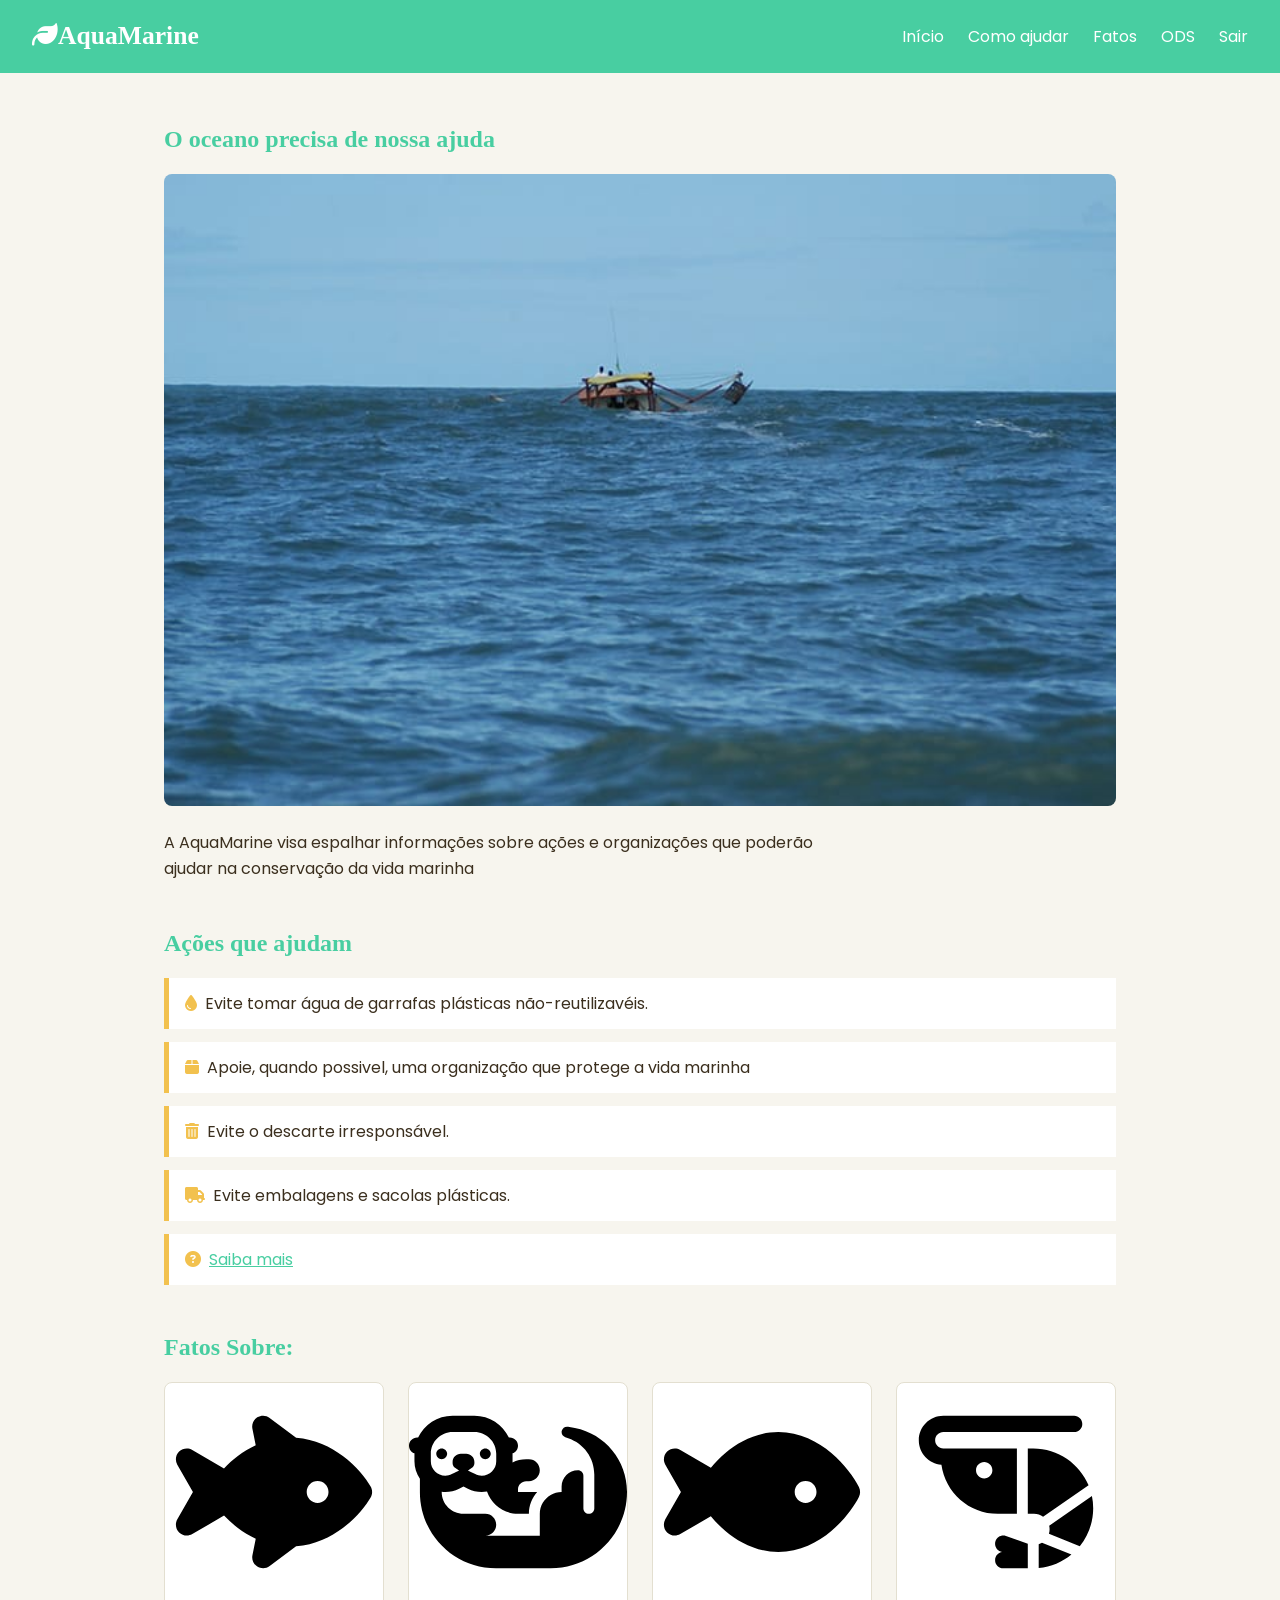
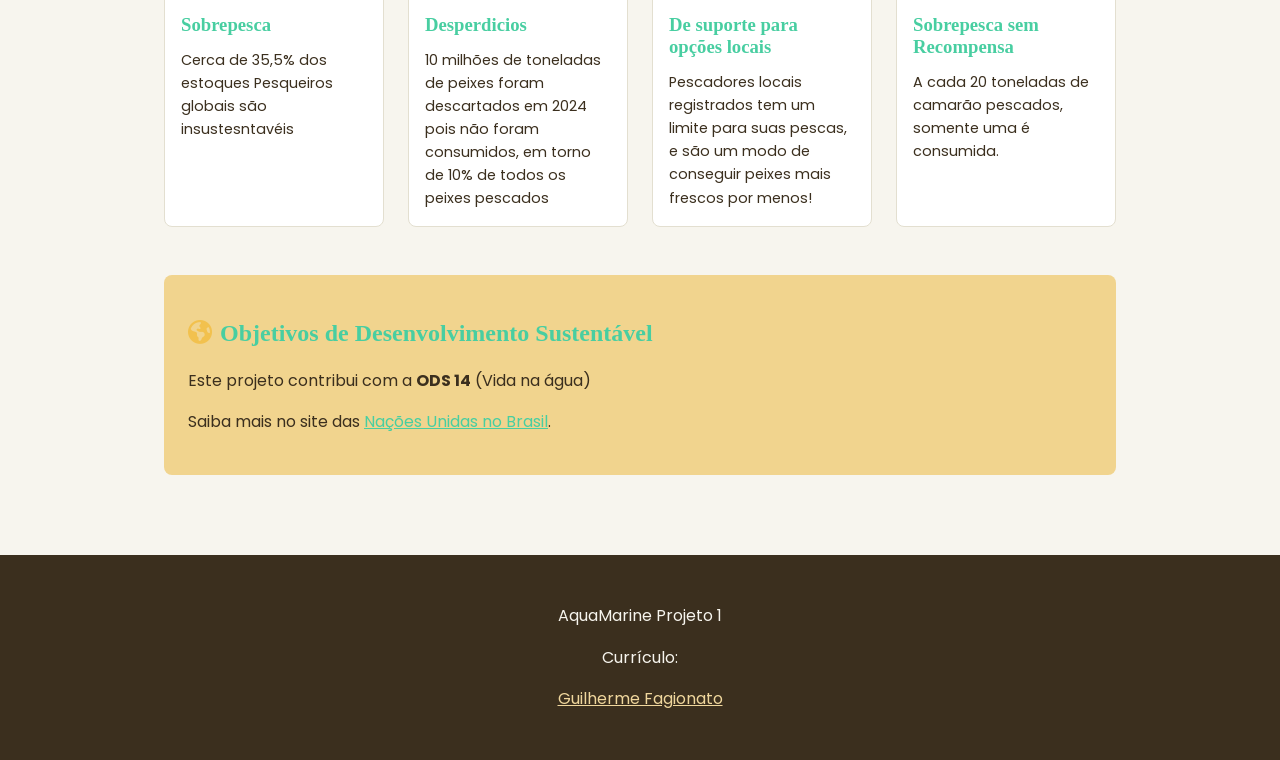
==== principal.html @ ce152924 "Add files via upload" ====
<!DOCTYPE html>
<html lang="pt-BR">
<head>
  <meta charset="UTF-8">
  <meta name="viewport" content="width=device-width, initial-scale=1.0">
  <meta name="description" content="AquaMarine">
  <title>AquaMarine - Ajudando o oceano de pouco a pouco</title>
  <link rel="preconnect" href="https://fonts.googleapis.com">
  <link rel="preconnect" href="https://fonts.gstatic.com" crossorigin>
  <link href="https://fonts.googleapis.com/css2?family=Poppins:wght@400;700&amp;display=swap" rel="stylesheet">
  <link rel="stylesheet" href="https://cdnjs.cloudflare.com/ajax/libs/font-awesome/6.5.1/css/all.min.css">
  <link rel="stylesheet" href="css/style.css">
</head>
<body>
  <header class="cabecalho">
    <a class="logo" href="principal.html">
      <i class="fa-solid fa-leaf" aria-hidden="true"></i>AquaMarine
    </a>
    <nav class="menu" aria-label="Menu principal">
      <ul>
        <li><a href="#inicio">Início</a></li>
        <li><a href="#acoes">Como ajudar</a></li>
        <li><a href="#fatos">Fatos</a></li>
        <li><a href="#ods">ODS</a></li>
        <li><a href="login.html">Sair</a></li>
      </ul>
    </nav>
  </header>

  <main>
    <section id="inicio" class="hero">
      <h1>O oceano precisa de nossa ajuda</h1>
      <img src="figs/Pesca-de-arrasto.png" alt="Ilustração sobre pesca de arrasto" width="1200" height="500">
      <p>A AquaMarine visa espalhar informações sobre ações e organizações que poderão ajudar na conservação da vida marinha</p>
    </section>

    <section id="acoes">
      <h2>Ações que ajudam</h2>
      <ul class="lista-passos">
        <li><i class="fa-solid fa-droplet icone" aria-hidden="true"></i>Evite tomar água de garrafas plásticas não-reutilizavéis.</li>
        <li><i class="fa-solid fa-box icone" aria-hidden="true"></i>Apoie, quando possivel, uma organização que protege a vida marinha</li>
        <li><i class="fa-solid fa-trash-can icone" aria-hidden="true"></i>Evite o descarte irresponsável.</li>
        <li><i class="fa-solid fa-truck icone" aria-hidden="true"></i>Evite embalagens e sacolas plásticas.</li>
        <li><i class="fa-solid fa-question-circle icone" aria-hidden="true"></i><a href="https://www.theworldcounts.com/life/oceans">Saiba mais</a></li>
      </ul>
    </section>

    <section id="fatos">
      <h2>Fatos Sobre:</h2>
      <div class="grade">
        <article class="cartao">
          <img src="figs/fish-fins-solid-full.svg" alt="Peixe" width="400" height="300">
          <h3>Sobrepesca</h3>
          <p>Cerca de 35,5% dos estoques Pesqueiros globais são insustesntavéis</p>
        </article>
        <article class="cartao">
          <img src="figs/otter-solid-full.svg" alt="Lontra" width="400" height="300">
          <h3>Desperdicios</h3>
          <p>10 milhões de toneladas de peixes foram descartados em 2024 pois não foram consumidos, em torno de 10% de todos os peixes pescados</p>
        </article>
        <article class="cartao">
          <img src="figs/fish-solid-full.svg" alt="Peixe2" width="400" height="300">
          <h3>De suporte para opções locais</h3>
          <p>Pescadores locais registrados tem um limite para suas pescas, e são um modo de conseguir peixes mais frescos por menos!</p>
        </article>
        <article class="cartao">
          <img src="figs/shrimp-solid-full.svg" alt="Camarão" width="400" height="300">
          <h3>Sobrepesca sem Recompensa</h3>
          <p>A cada 20 toneladas de camarão pescados, somente uma é consumida.</p>
        </article>
      </div>
    </section>

    <section id="ods" class="destaque">
      <h2><i class="fa-solid fa-earth-americas icone" aria-hidden="true"></i>Objetivos de Desenvolvimento Sustentável</h2>
      <p>Este projeto contribui com a <span>ODS 14</span> (Vida na água)</p>
      <p>Saiba mais no site das <a href="https://brasil.un.org/pt-br/sdgs">Nações Unidas no Brasil</a>.</p>
    </section>
  </main>

  <footer class="rodape">
    <p>AquaMarine Projeto 1</p>
    <p>Currículo:</p>
    <ul>
      <li><a href="https://guilhermefagionato.github.io/">Guilherme Fagionato</a></li>
      
    </ul>
  </footer>
</body>
</html>
---- css/style.css ----
/* Paleta: verde #2f6b4f | amarelo #f2c14e | creme #f7f5ee | marrom #3b2f1e | branco #ffffff */
/* Fontes: Poppins (externa, Google Fonts) e Georgia (do sistema) */

* {
  box-sizing: border-box;
}

body {
  margin: 0;
  font-family: "Poppins", Arial, sans-serif;
  background-color: #f7f5ee;
  color: #3b2f1e;
  line-height: 1.6;
}

h1, h2, h3 {
  font-family: Georgia, "Times New Roman", serif;
  color: #48cea1;
  line-height: 1.2;
}

a {
  color: #48cea1;
}

a:focus,
button:focus,
input:focus {
  outline: 3px solid #f2c14e;
  outline-offset: 2px;
}

/* ---------- Cabeçalho e menu ---------- */
.cabecalho {
  background-color: #48cea1;
  color: #ffffff;
  padding: 1rem 2rem;
  display: flex;
  flex-wrap: wrap;
  align-items: center;
  justify-content: space-between;
  gap: 1rem;
}

.cabecalho .logo {
  font-family: Georgia, "Times New Roman", serif;
  font-size: 1.6rem;
  font-weight: bold;
  color: #ffffff;
  text-decoration: none;
}

.menu ul {
  list-style: none;
  margin: 0;
  padding: 0;
  display: flex;
  flex-wrap: wrap;
  gap: 1.5rem;
}

.menu a {
  color: #ffffff;
  text-decoration: none;
  padding: 0.3rem 0;
  border-bottom: 2px solid transparent;
}

.menu a:hover {
  border-bottom-color: #f2c14e;
}

/* ---------- Conteúdo ---------- */
main {
  max-width: 1000px;
  margin: 0 auto;
  padding: 2rem 1.5rem;
}

.hero img {
  width: 100%;
  height: auto;
  border-radius: 8px;
}

.hero p {
  max-width: 65ch;
}

section {
  margin-bottom: 3rem;
}

.icone {
  color: #f2c14e;
  margin-right: 0.5rem;
}

.lista-passos {
  list-style: none;
  padding: 0;
}

.lista-passos li {
  background-color: #ffffff;
  border-left: 5px solid #f2c14e;
  padding: 0.8rem 1rem;
  margin-bottom: 0.8rem;
}

.grade {
  display: grid;
  grid-template-columns: repeat(auto-fit, minmax(200px, 1fr));
  gap: 1.5rem;
}

.cartao {
  background-color: #ffffff;
  border: 1px solid #e3dfd0;
  border-radius: 8px;
  overflow: hidden;
}

.cartao img {
  width: 100%;
  height: auto;
  display: block;
}

.cartao h3,
.cartao p {
  margin: 0;
  padding: 0.8rem 1rem 0;
}

.cartao p {
  padding-bottom: 1rem;
  font-size: 0.9rem;
}

.destaque {
  background-color: #f1d48e;
  color: #3b2f1e;
  padding: 1.5rem;
  border-radius: 8px;
}

.destaque span {
  font-weight: bold;
}

/* ---------- Rodapé ---------- */
.rodape {
  background-color: #3b2f1e;
  color: #f7f5ee;
  padding: 2rem;
  text-align: center;
}

.rodape a {
  color: #f0d79d;
}

.rodape ul {
  list-style: none;
  padding: 0;
  display: flex;
  flex-wrap: wrap;
  justify-content: center;
  gap: 1.5rem;
}

/* ---------- Login e cadastro ---------- */
.pagina-form {
  min-height: 100vh;
  display: flex;
  flex-direction: column;
}

.pagina-form main {
  flex: 1;
  width: 100%;
  max-width: 480px;
}

.formulario {
  background-color: #ffffff;
  border-radius: 8px;
  padding: 2rem;
  border: 1px solid #e3dfd0;
}

.formulario label {
  display: block;
  font-weight: bold;
  margin: 1rem 0 0.3rem;
}

.formulario input {
  width: 100%;
  padding: 0.6rem;
  font-family: inherit;
  font-size: 1rem;
  border: 1px solid #b9b39c;
  border-radius: 4px;
}

.botao {
  width: 100%;
  margin-top: 1.5rem;
  padding: 0.8rem;
  font-family: inherit;
  font-size: 1rem;
  font-weight: bold;
  background-color: #48cea1;
  color: #ffffff;
  border: none;
  border-radius: 4px;
  cursor: pointer;
}

.botao:hover {
  background-color: #256536;
}

.formulario .troca {
  text-align: center;
  margin-bottom: 0;
}

/* ---------- Responsivo ---------- */
@media (max-width: 600px) {
  .cabecalho {
    flex-direction: column;
    align-items: flex-start;
  }
}
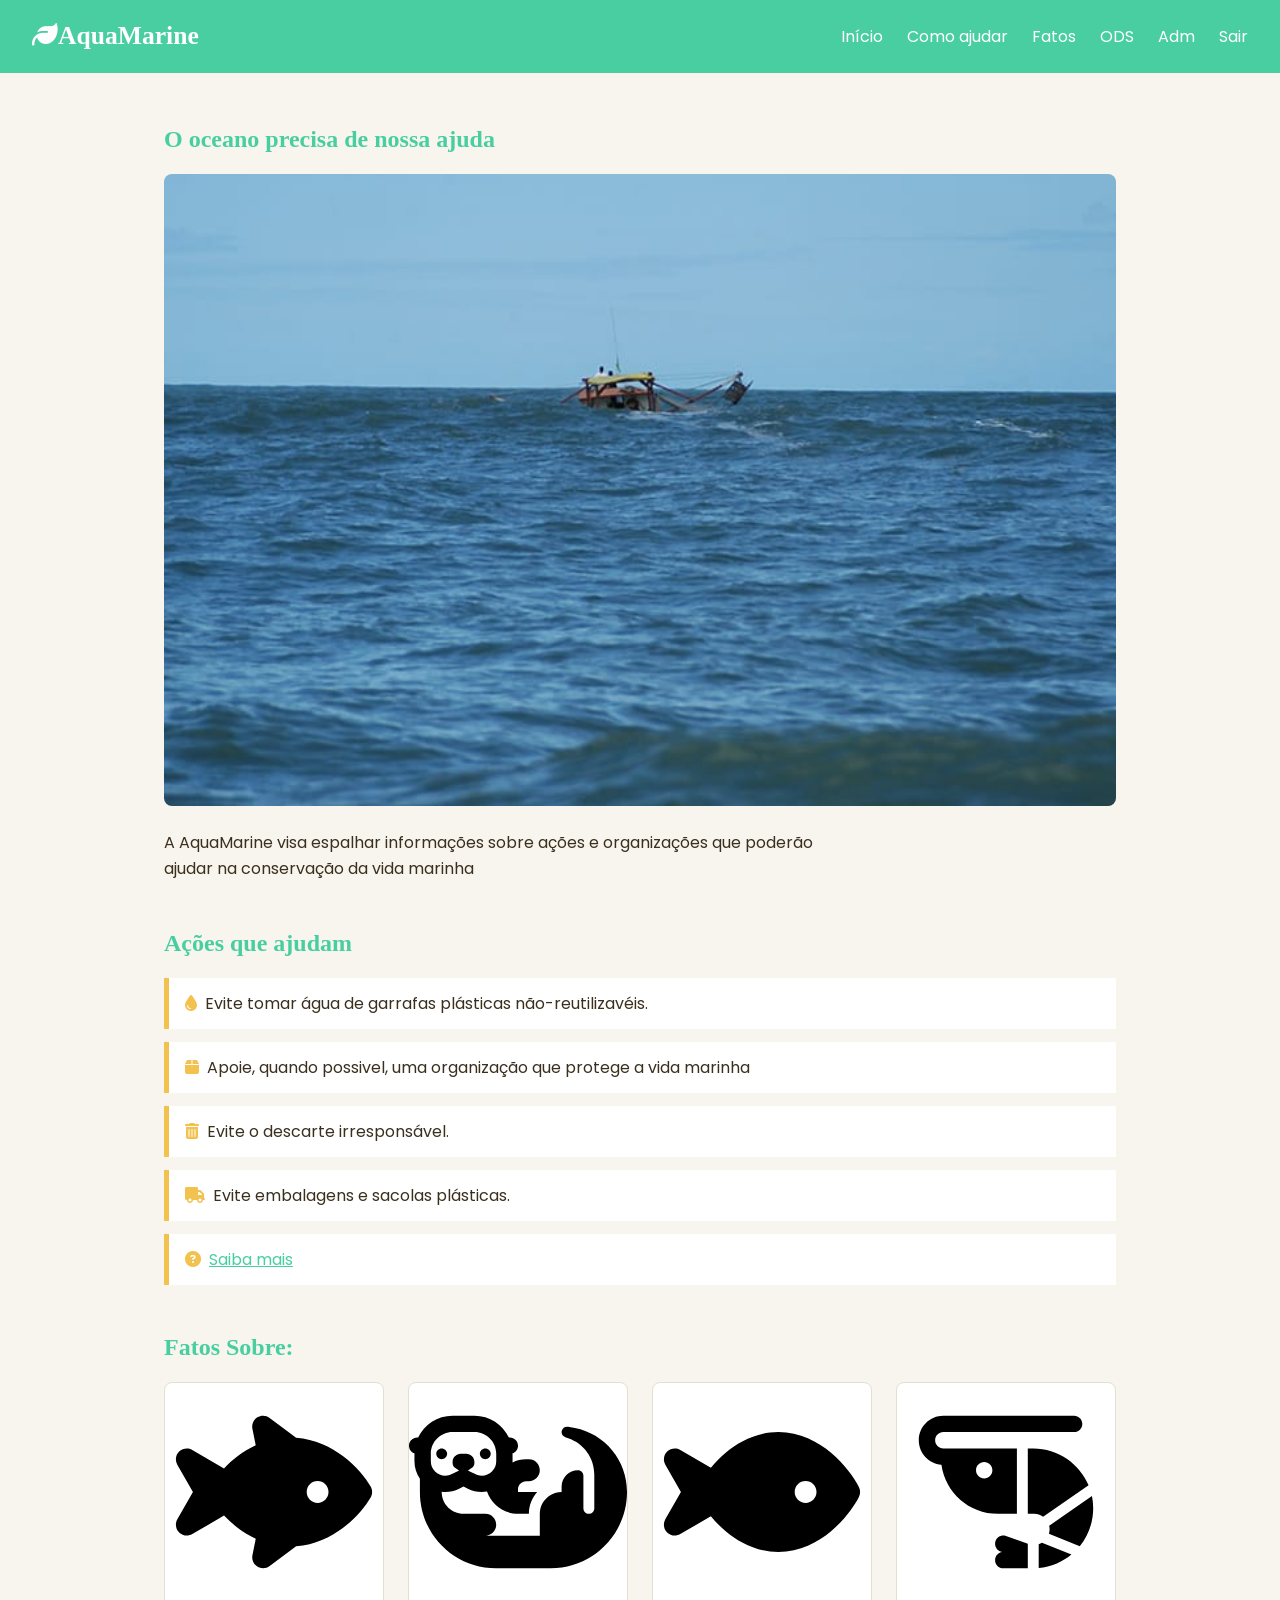
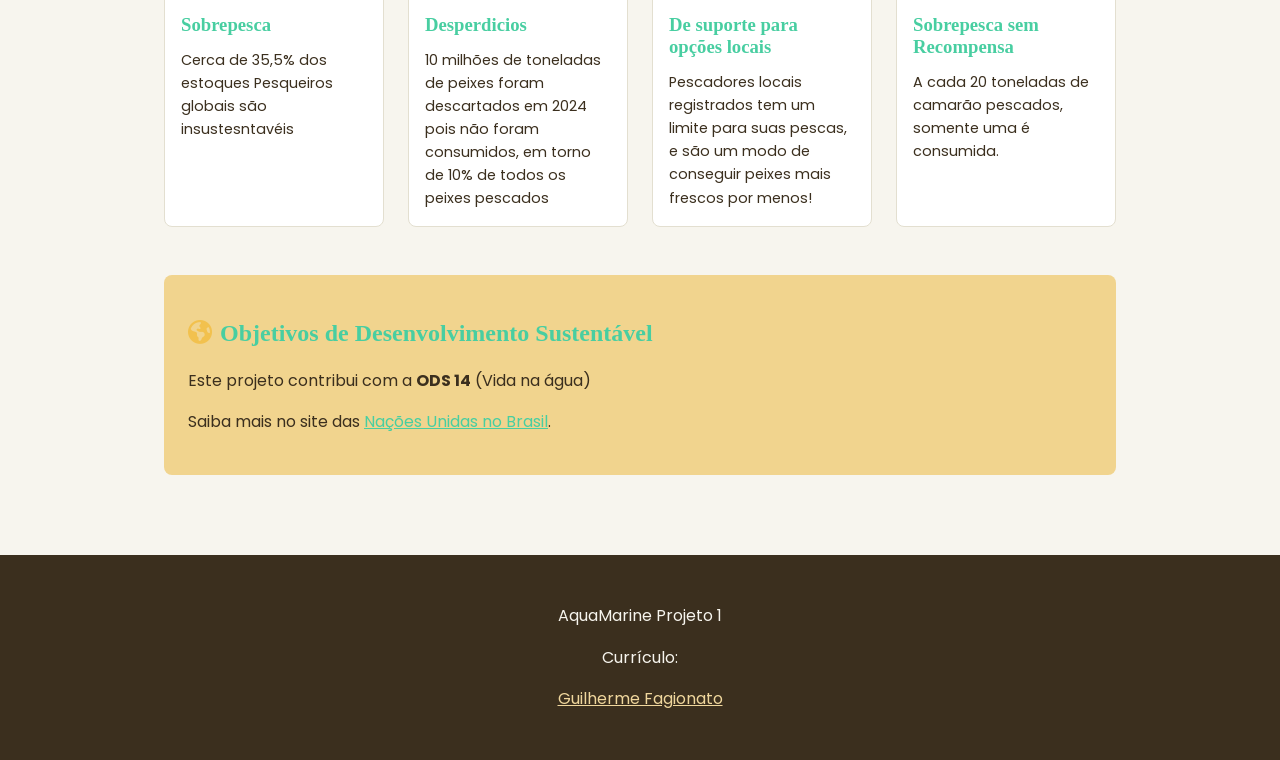
==== commit f741e114: "Add files via upload" ====
--- a/principal.html
+++ b/principal.html
@@ -22,6 +22,7 @@
         <li><a href="#acoes">Como ajudar</a></li>
         <li><a href="#fatos">Fatos</a></li>
         <li><a href="#ods">ODS</a></li>
+        <li><a href="adm.html">Adm</a></li>
         <li><a href="login.html">Sair</a></li>
       </ul>
     </nav>
--- a/css/style.css
+++ b/css/style.css
@@ -1,6 +1,3 @@
-/* Paleta: verde #2f6b4f | amarelo #f2c14e | creme #f7f5ee | marrom #3b2f1e | branco #ffffff */
-/* Fontes: Poppins (externa, Google Fonts) e Georgia (do sistema) */
-
 * {
   box-sizing: border-box;
 }
@@ -30,7 +27,7 @@
   outline-offset: 2px;
 }
 
-/* ---------- Cabeçalho e menu ---------- */
+/* Cabeçalho e menu*/
 .cabecalho {
   background-color: #48cea1;
   color: #ffffff;
@@ -70,7 +67,7 @@
   border-bottom-color: #f2c14e;
 }
 
-/* ---------- Conteúdo ---------- */
+/*Conteúdo*/
 main {
   max-width: 1000px;
   margin: 0 auto;
@@ -149,7 +146,7 @@
   font-weight: bold;
 }
 
-/* ---------- Rodapé ---------- */
+/* Rodapé */
 .rodape {
   background-color: #3b2f1e;
   color: #f7f5ee;
@@ -170,7 +167,7 @@
   gap: 1.5rem;
 }
 
-/* ---------- Login e cadastro ---------- */
+/*Login e cadastro */
 .pagina-form {
   min-height: 100vh;
   display: flex;
@@ -228,7 +225,7 @@
   margin-bottom: 0;
 }
 
-/* ---------- Responsivo ---------- */
+
 @media (max-width: 600px) {
   .cabecalho {
     flex-direction: column;
